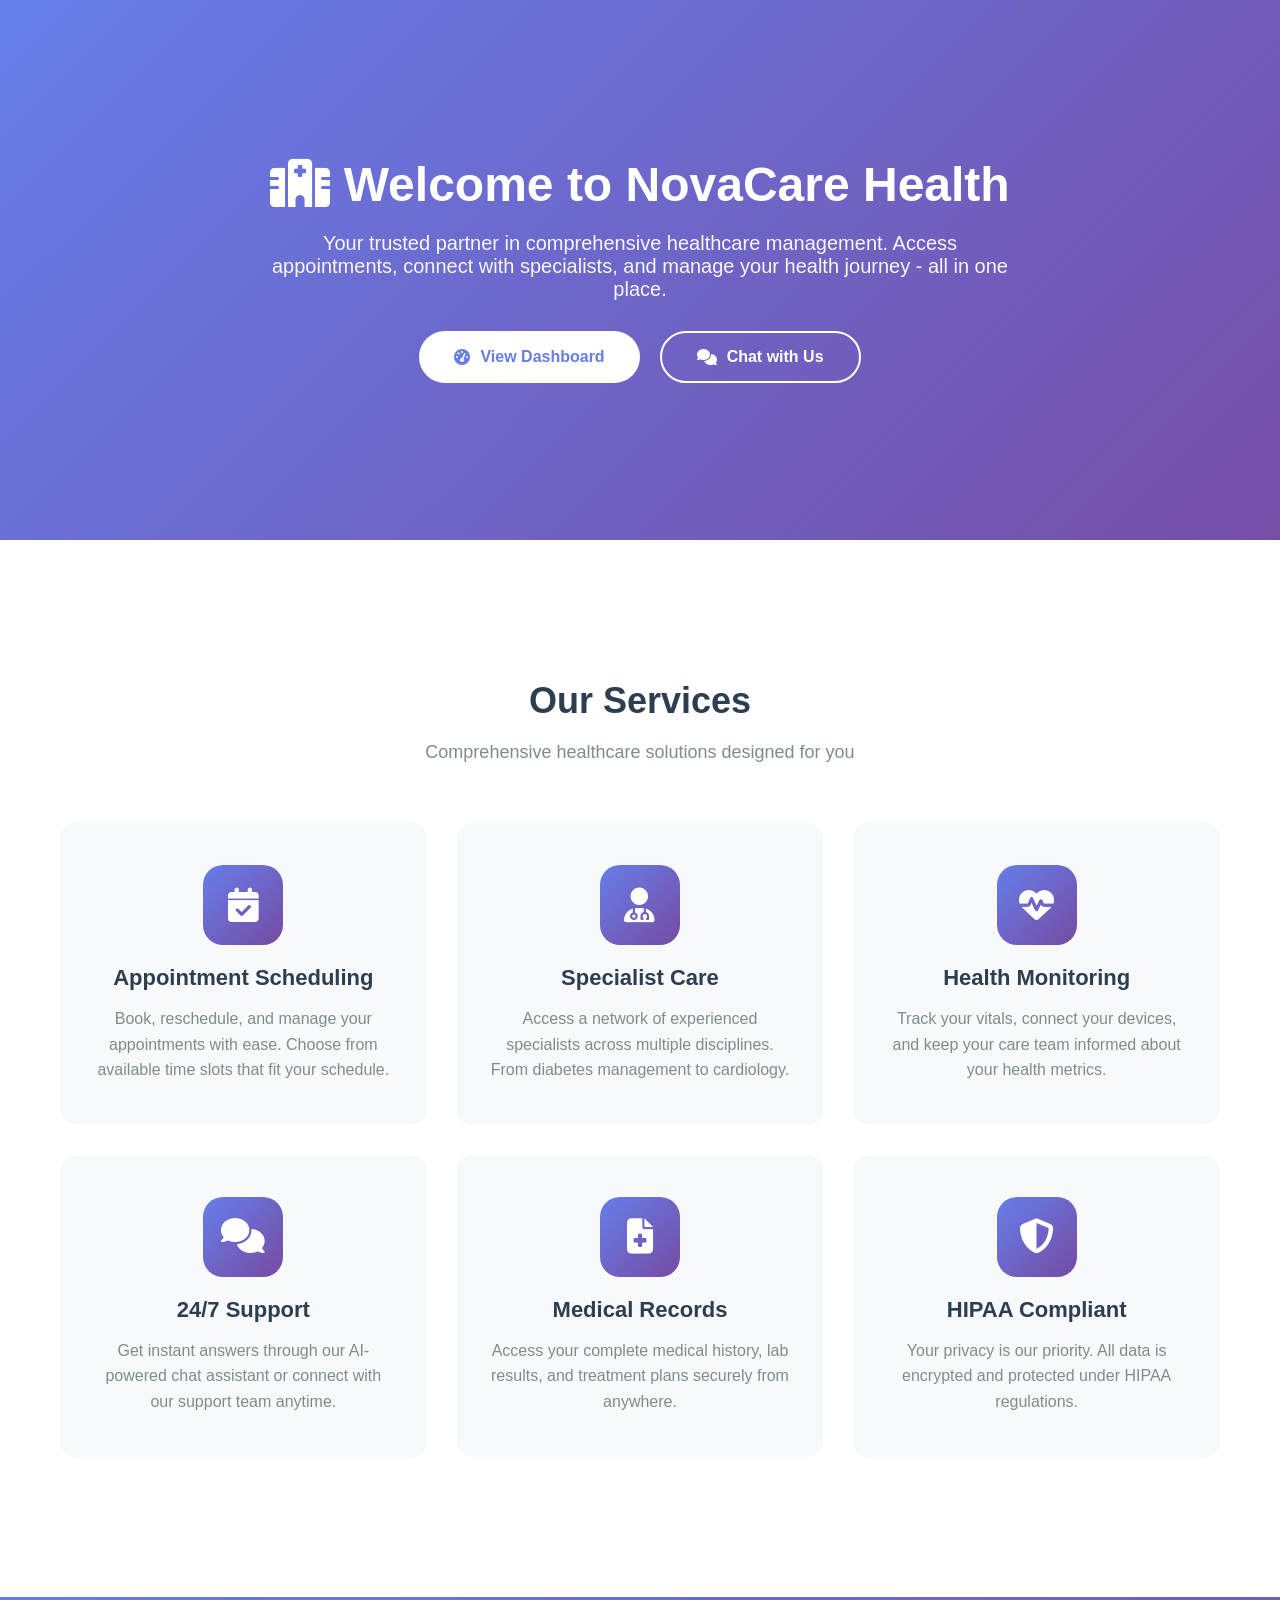
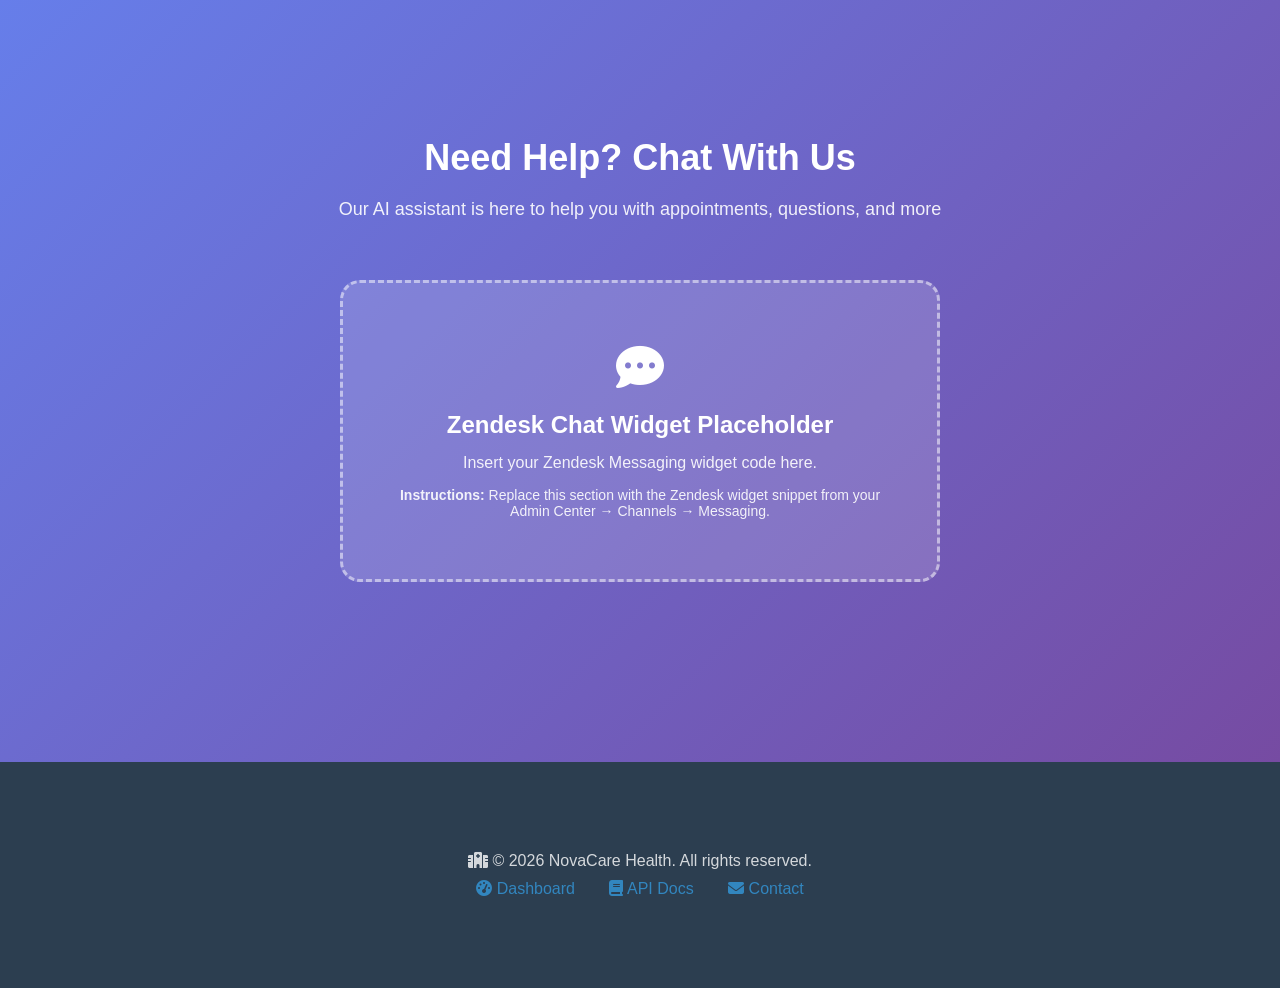
==== static/index.html @ bd911b54 "New details for demo added" ====
<!DOCTYPE html>
<html lang="en">
<head>
    <meta charset="UTF-8">
    <meta name="viewport" content="width=device-width, initial-scale=1.0">
    <title>NovaCare Health - Patient Portal</title>
    <link rel="stylesheet" href="https://cdnjs.cloudflare.com/ajax/libs/font-awesome/6.4.0/css/all.min.css">
    <style>
        * {
            margin: 0;
            padding: 0;
            box-sizing: border-box;
        }

        body {
            font-family: 'Segoe UI', Tahoma, Geneva, Verdana, sans-serif;
            background: linear-gradient(135deg, #667eea 0%, #764ba2 100%);
            min-height: 100vh;
            color: #2c3e50;
        }

        .hero-section {
            background: url('https://images.unsplash.com/photo-1519494026892-80bbd2d6fd0d?w=1200&q=80') center/cover;
            min-height: 60vh;
            display: flex;
            align-items: center;
            justify-content: center;
            position: relative;
            color: white;
        }

        .hero-section::before {
            content: '';
            position: absolute;
            top: 0;
            left: 0;
            right: 0;
            bottom: 0;
            background: linear-gradient(135deg, rgba(102, 126, 234, 0.9) 0%, rgba(118, 75, 162, 0.9) 100%);
        }

        .hero-content {
            position: relative;
            text-align: center;
            max-width: 800px;
            padding: 40px 20px;
        }

        .hero-content h1 {
            font-size: 48px;
            margin-bottom: 20px;
            font-weight: 700;
        }

        .hero-content p {
            font-size: 20px;
            margin-bottom: 30px;
            opacity: 0.95;
        }

        .btn {
            padding: 15px 35px;
            border: none;
            border-radius: 30px;
            cursor: pointer;
            font-size: 16px;
            transition: all 0.3s;
            display: inline-flex;
            align-items: center;
            gap: 10px;
            text-decoration: none;
            font-weight: 600;
        }

        .btn-primary {
            background: white;
            color: #667eea;
        }

        .btn-primary:hover {
            transform: translateY(-3px);
            box-shadow: 0 10px 25px rgba(0, 0, 0, 0.2);
        }

        .btn-secondary {
            background: transparent;
            color: white;
            border: 2px solid white;
        }

        .btn-secondary:hover {
            background: white;
            color: #667eea;
        }

        .container {
            max-width: 1200px;
            margin: 0 auto;
            padding: 60px 20px;
        }

        .services-section {
            background: white;
            padding: 80px 20px;
        }

        .section-title {
            text-align: center;
            font-size: 36px;
            margin-bottom: 20px;
            color: #2c3e50;
        }

        .section-subtitle {
            text-align: center;
            font-size: 18px;
            color: #7f8c8d;
            margin-bottom: 60px;
        }

        .services-grid {
            display: grid;
            grid-template-columns: repeat(auto-fit, minmax(280px, 1fr));
            gap: 30px;
        }

        .service-card {
            background: #f8f9fa;
            padding: 40px 30px;
            border-radius: 15px;
            text-align: center;
            transition: all 0.3s;
            border: 2px solid transparent;
        }

        .service-card:hover {
            transform: translateY(-10px);
            border-color: #667eea;
            box-shadow: 0 10px 30px rgba(0, 0, 0, 0.1);
        }

        .service-icon {
            width: 80px;
            height: 80px;
            background: linear-gradient(135deg, #667eea 0%, #764ba2 100%);
            border-radius: 20px;
            display: flex;
            align-items: center;
            justify-content: center;
            margin: 0 auto 20px;
            font-size: 35px;
            color: white;
        }

        .service-card h3 {
            font-size: 22px;
            margin-bottom: 15px;
            color: #2c3e50;
        }

        .service-card p {
            color: #7f8c8d;
            line-height: 1.6;
        }

        .chat-widget-section {
            background: linear-gradient(135deg, #667eea 0%, #764ba2 100%);
            padding: 80px 20px;
            text-align: center;
            color: white;
        }

        .chat-widget-placeholder {
            max-width: 600px;
            margin: 40px auto;
            padding: 60px 40px;
            background: rgba(255, 255, 255, 0.15);
            border-radius: 20px;
            border: 3px dashed rgba(255, 255, 255, 0.5);
        }

        .chat-widget-placeholder h3 {
            font-size: 24px;
            margin-bottom: 15px;
        }

        .chat-widget-placeholder p {
            font-size: 16px;
            opacity: 0.9;
        }

        footer {
            background: #2c3e50;
            color: white;
            text-align: center;
            padding: 30px 20px;
        }

        footer p {
            opacity: 0.8;
        }

        .cta-buttons {
            display: flex;
            gap: 20px;
            justify-content: center;
            flex-wrap: wrap;
            margin-top: 30px;
        }

        @media (max-width: 768px) {
            .hero-content h1 {
                font-size: 32px;
            }

            .hero-content p {
                font-size: 16px;
            }

            .section-title {
                font-size: 28px;
            }
        }
    </style>
</head>
<body>
    <!-- Hero Section -->
    <section class="hero-section">
        <div class="hero-content">
            <h1><i class="fas fa-hospital"></i> Welcome to NovaCare Health</h1>
            <p>Your trusted partner in comprehensive healthcare management. Access appointments, connect with specialists, and manage your health journey - all in one place.</p>
            <div class="cta-buttons">
                <a href="/dashboard-view.html" class="btn btn-primary">
                    <i class="fas fa-tachometer-alt"></i> View Dashboard
                </a>
                <a href="#chat" class="btn btn-secondary">
                    <i class="fas fa-comments"></i> Chat with Us
                </a>
            </div>
        </div>
    </section>

    <!-- Services Section -->
    <section class="services-section">
        <div class="container">
            <h2 class="section-title">Our Services</h2>
            <p class="section-subtitle">Comprehensive healthcare solutions designed for you</p>

            <div class="services-grid">
                <div class="service-card">
                    <div class="service-icon">
                        <i class="fas fa-calendar-check"></i>
                    </div>
                    <h3>Appointment Scheduling</h3>
                    <p>Book, reschedule, and manage your appointments with ease. Choose from available time slots that fit your schedule.</p>
                </div>

                <div class="service-card">
                    <div class="service-icon">
                        <i class="fas fa-user-md"></i>
                    </div>
                    <h3>Specialist Care</h3>
                    <p>Access a network of experienced specialists across multiple disciplines. From diabetes management to cardiology.</p>
                </div>

                <div class="service-card">
                    <div class="service-icon">
                        <i class="fas fa-heartbeat"></i>
                    </div>
                    <h3>Health Monitoring</h3>
                    <p>Track your vitals, connect your devices, and keep your care team informed about your health metrics.</p>
                </div>

                <div class="service-card">
                    <div class="service-icon">
                        <i class="fas fa-comments"></i>
                    </div>
                    <h3>24/7 Support</h3>
                    <p>Get instant answers through our AI-powered chat assistant or connect with our support team anytime.</p>
                </div>

                <div class="service-card">
                    <div class="service-icon">
                        <i class="fas fa-file-medical"></i>
                    </div>
                    <h3>Medical Records</h3>
                    <p>Access your complete medical history, lab results, and treatment plans securely from anywhere.</p>
                </div>

                <div class="service-card">
                    <div class="service-icon">
                        <i class="fas fa-shield-alt"></i>
                    </div>
                    <h3>HIPAA Compliant</h3>
                    <p>Your privacy is our priority. All data is encrypted and protected under HIPAA regulations.</p>
                </div>
            </div>
        </div>
    </section>

    <!-- Chat Widget Section -->
    <section class="chat-widget-section" id="chat">
        <div class="container">
            <h2 class="section-title" style="color: white;">Need Help? Chat With Us</h2>
            <p class="section-subtitle" style="color: rgba(255,255,255,0.9);">Our AI assistant is here to help you with appointments, questions, and more</p>

            <!-- Chat Widget Placeholder -->
            <div class="chat-widget-placeholder" id="zendesk-widget-placeholder">
                <i class="fas fa-comment-dots" style="font-size: 48px; margin-bottom: 20px;"></i>
                <h3>Zendesk Chat Widget Placeholder</h3>
                <p>Insert your Zendesk Messaging widget code here.</p>
                <p style="margin-top: 15px; font-size: 14px;">
                    <strong>Instructions:</strong> Replace this section with the Zendesk widget snippet from your Admin Center → Channels → Messaging.
                </p>
            </div>

            <!--
            ZENDESK WIDGET CODE GOES HERE:

            Example:
            <script id="ze-snippet" src="https://static.zdassets.com/ekr/snippet.js?key=YOUR-KEY"></script>

            Or use the Web Widget (classic):
            <script id="ze-snippet" src="https://static.zdassets.com/ekr/snippet.js?key=YOUR-KEY"></script>
            <script type="text/javascript">
              zE('webWidget', 'open');
            </script>
            -->
        </div>
    </section>

    <!-- Footer -->
    <footer>
        <div class="container">
            <p><i class="fas fa-hospital"></i> &copy; 2026 NovaCare Health. All rights reserved.</p>
            <p style="margin-top: 10px;">
                <a href="/dashboard-view.html" style="color: #3498db; text-decoration: none; margin: 0 15px;">
                    <i class="fas fa-tachometer-alt"></i> Dashboard
                </a>
                <a href="/docs" style="color: #3498db; text-decoration: none; margin: 0 15px;">
                    <i class="fas fa-book"></i> API Docs
                </a>
                <a href="mailto:support@novacarehealth.com" style="color: #3498db; text-decoration: none; margin: 0 15px;">
                    <i class="fas fa-envelope"></i> Contact
                </a>
            </p>
        </div>
    </footer>
</body>
</html>
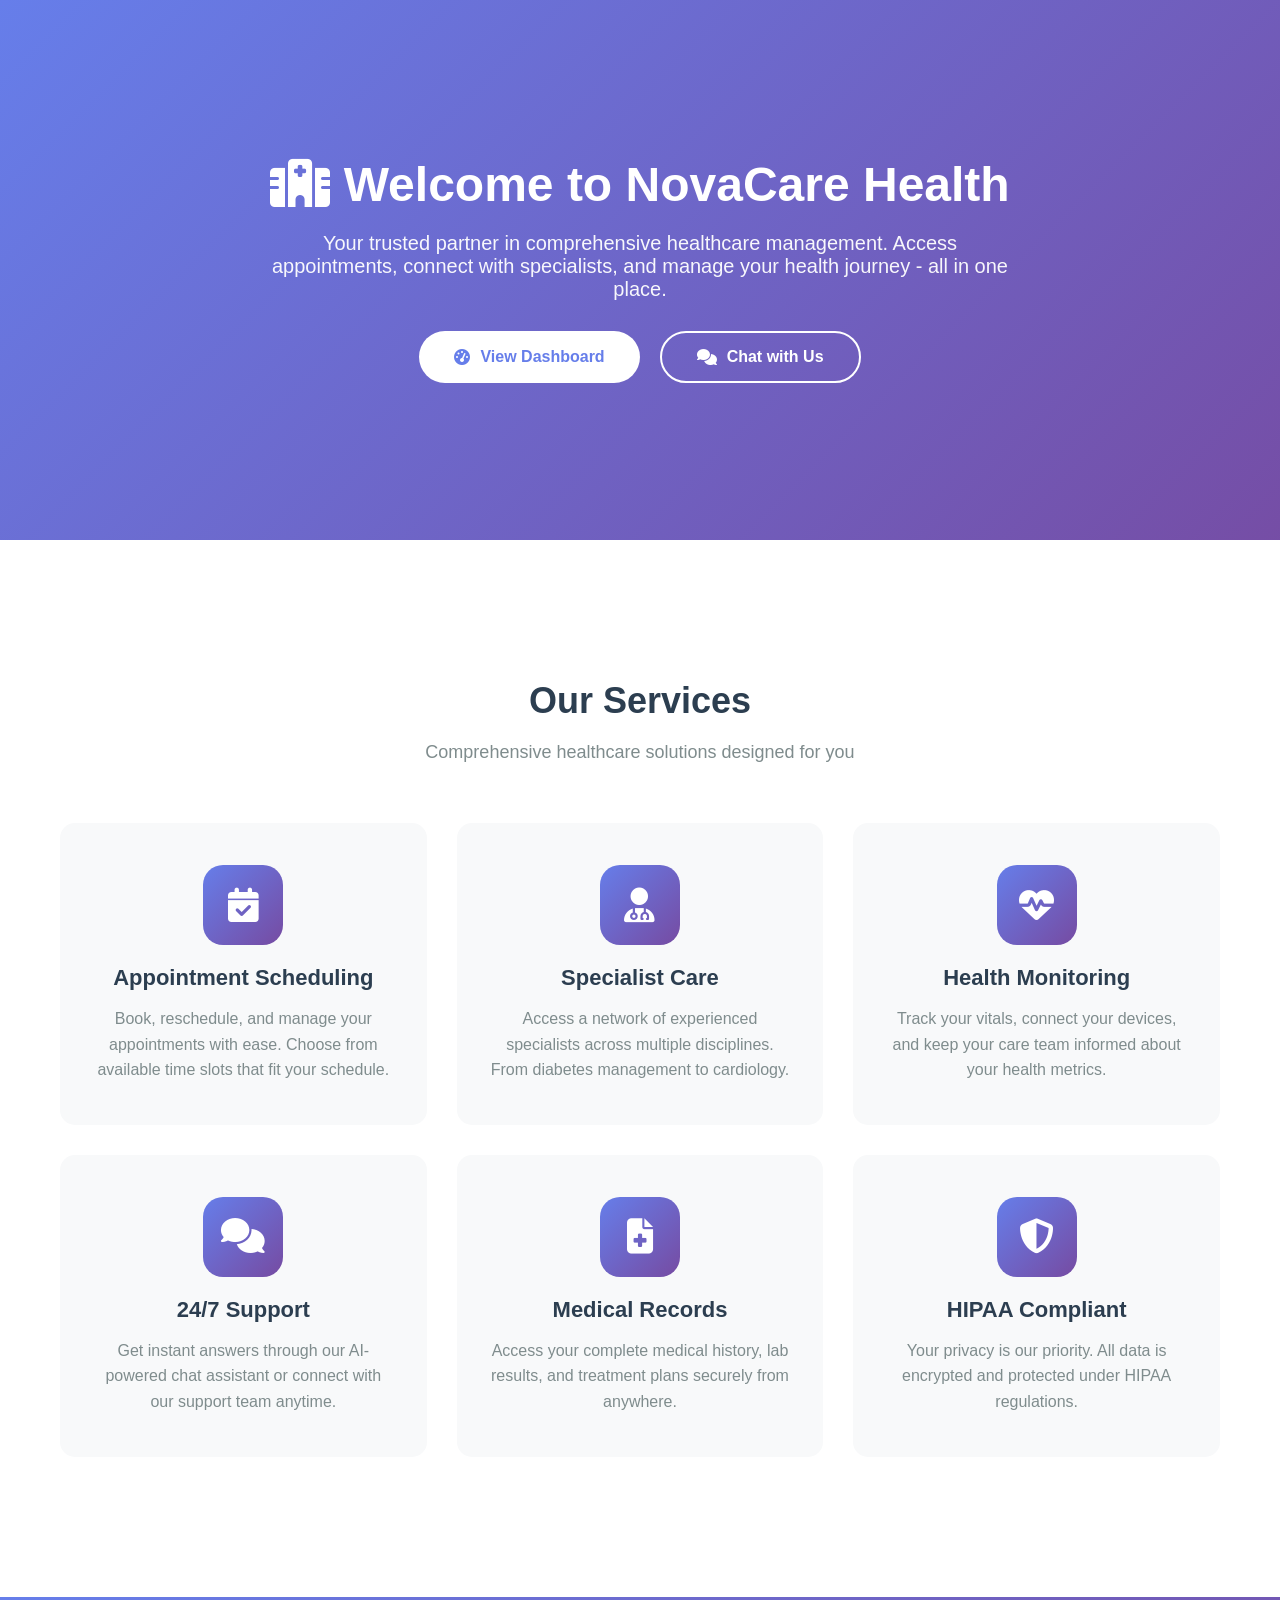
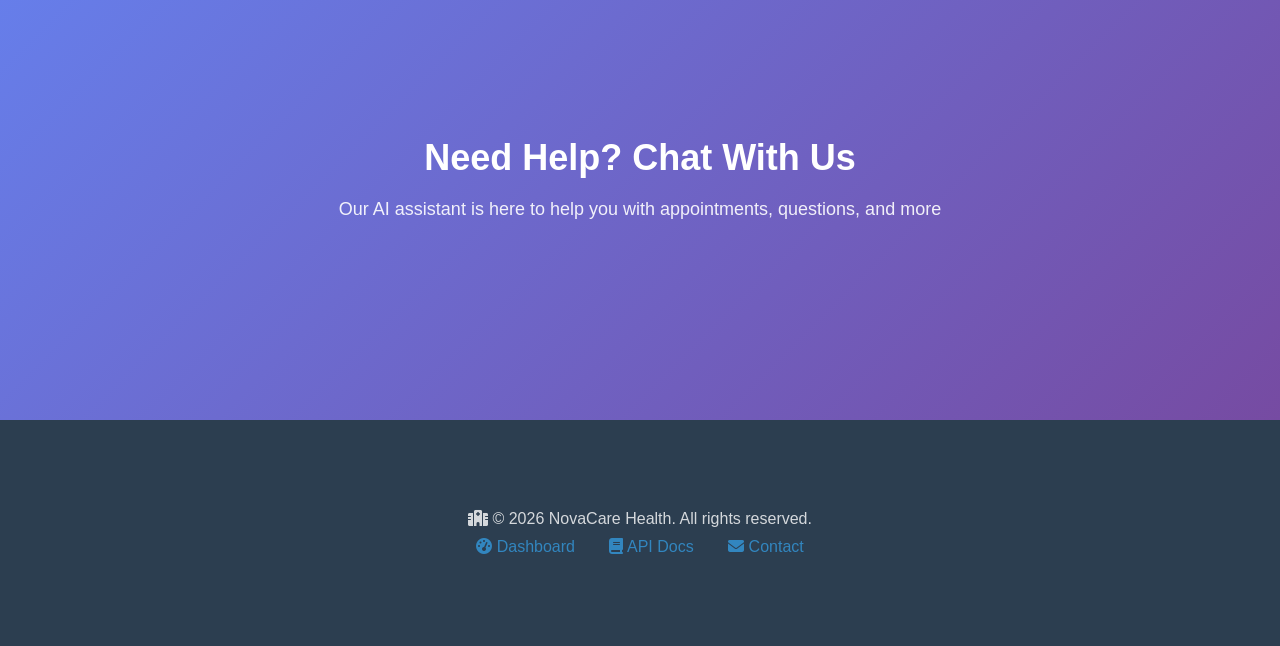
==== commit 64913c68: "Add Zendesk chat widget to homepage - Integrated Zendesk Messaging widget on index.html - Widget key" ====
--- a/static/index.html
+++ b/static/index.html
@@ -304,28 +304,9 @@
             <h2 class="section-title" style="color: white;">Need Help? Chat With Us</h2>
             <p class="section-subtitle" style="color: rgba(255,255,255,0.9);">Our AI assistant is here to help you with appointments, questions, and more</p>
 
-            <!-- Chat Widget Placeholder -->
-            <div class="chat-widget-placeholder" id="zendesk-widget-placeholder">
-                <i class="fas fa-comment-dots" style="font-size: 48px; margin-bottom: 20px;"></i>
-                <h3>Zendesk Chat Widget Placeholder</h3>
-                <p>Insert your Zendesk Messaging widget code here.</p>
-                <p style="margin-top: 15px; font-size: 14px;">
-                    <strong>Instructions:</strong> Replace this section with the Zendesk widget snippet from your Admin Center → Channels → Messaging.
-                </p>
-            </div>
-
-            <!--
-            ZENDESK WIDGET CODE GOES HERE:
-
-            Example:
-            <script id="ze-snippet" src="https://static.zdassets.com/ekr/snippet.js?key=YOUR-KEY"></script>
-
-            Or use the Web Widget (classic):
-            <script id="ze-snippet" src="https://static.zdassets.com/ekr/snippet.js?key=YOUR-KEY"></script>
-            <script type="text/javascript">
-              zE('webWidget', 'open');
-            </script>
-            -->
+            <!-- Start of novacarehealth-37424 Zendesk Widget script -->
+            <script id="ze-snippet" src="https://static.zdassets.com/ekr/snippet.js?key=3bc03b75-ceaa-4cbe-9425-960e9e47aa82"> </script>
+            <!-- End of novacarehealth-37424 Zendesk Widget script -->
         </div>
     </section>
 
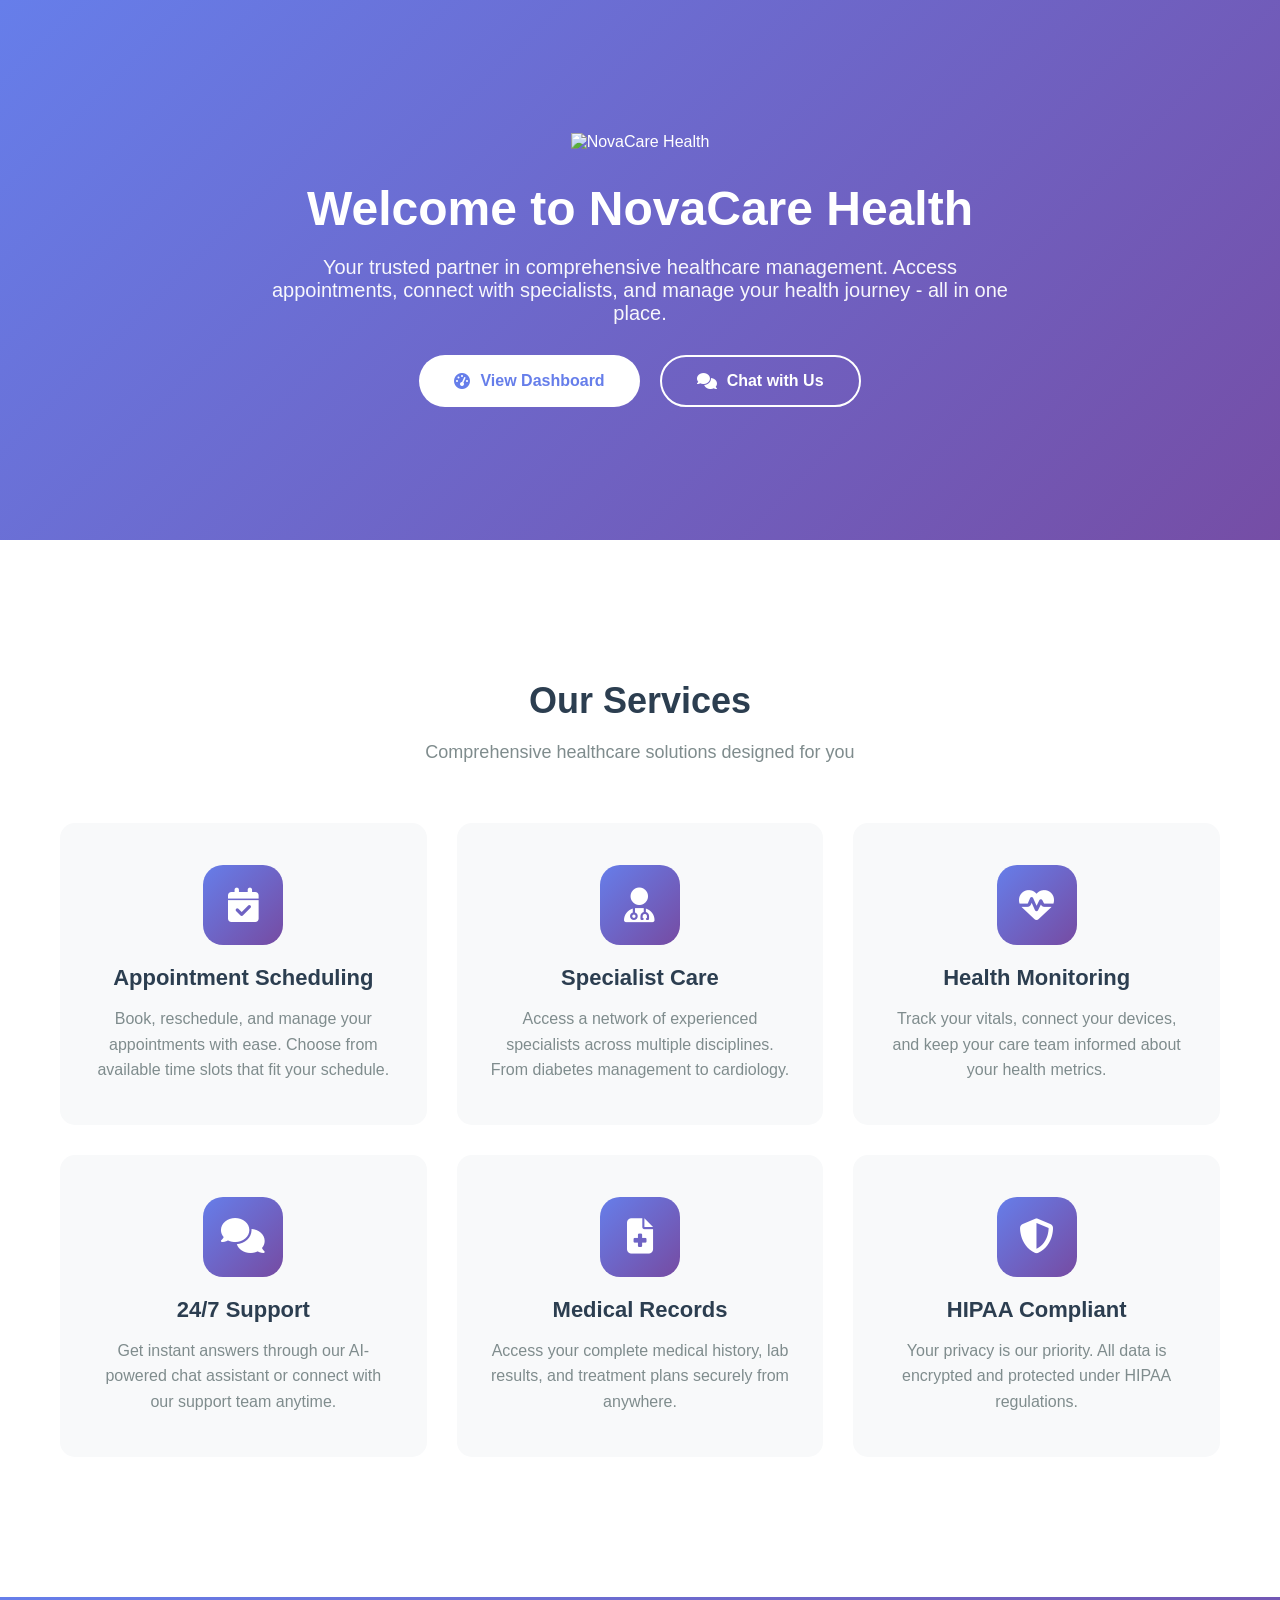
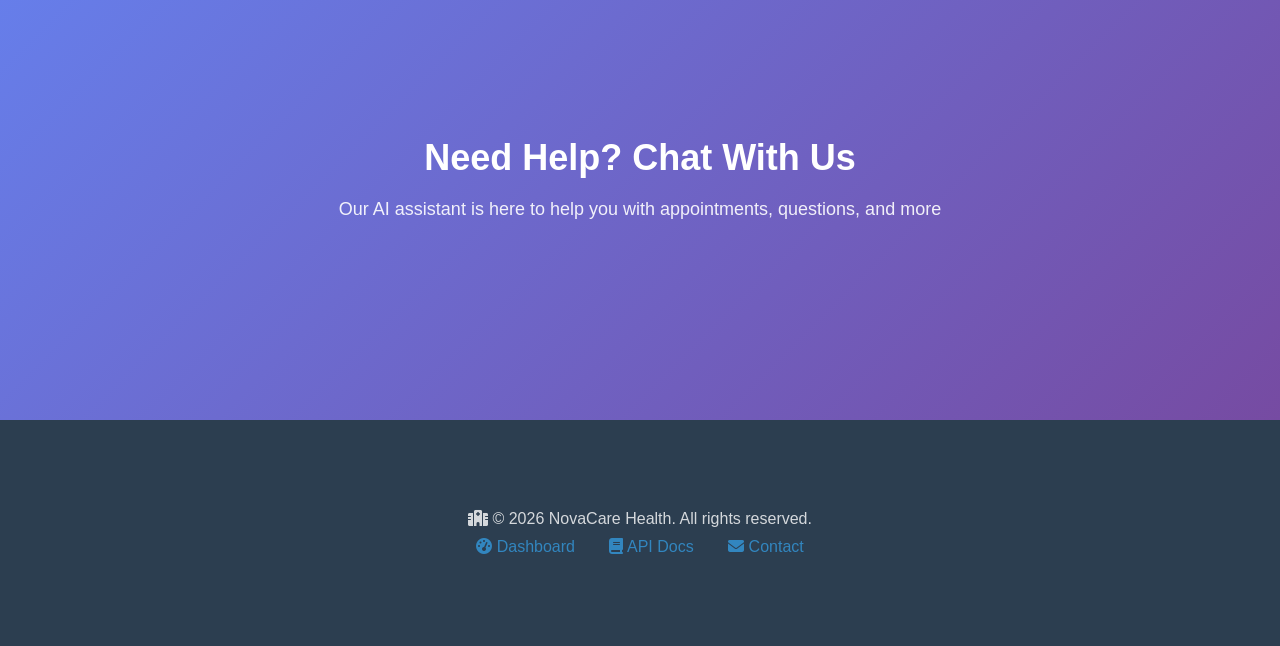
==== commit eef1a3e3: "Add NovaCare logo and expand appointment schedules through September - Add 3-5 appointments per doct" ====
--- a/static/index.html
+++ b/static/index.html
@@ -227,7 +227,10 @@
     <!-- Hero Section -->
     <section class="hero-section">
         <div class="hero-content">
-            <h1><i class="fas fa-hospital"></i> Welcome to NovaCare Health</h1>
+            <div style="margin-bottom: 30px;">
+                <img src="/novacare_logo.svg" alt="NovaCare Health" style="max-width: 400px; width: 100%; height: auto;">
+            </div>
+            <h1>Welcome to NovaCare Health</h1>
             <p>Your trusted partner in comprehensive healthcare management. Access appointments, connect with specialists, and manage your health journey - all in one place.</p>
             <div class="cta-buttons">
                 <a href="/dashboard-view.html" class="btn btn-primary">
